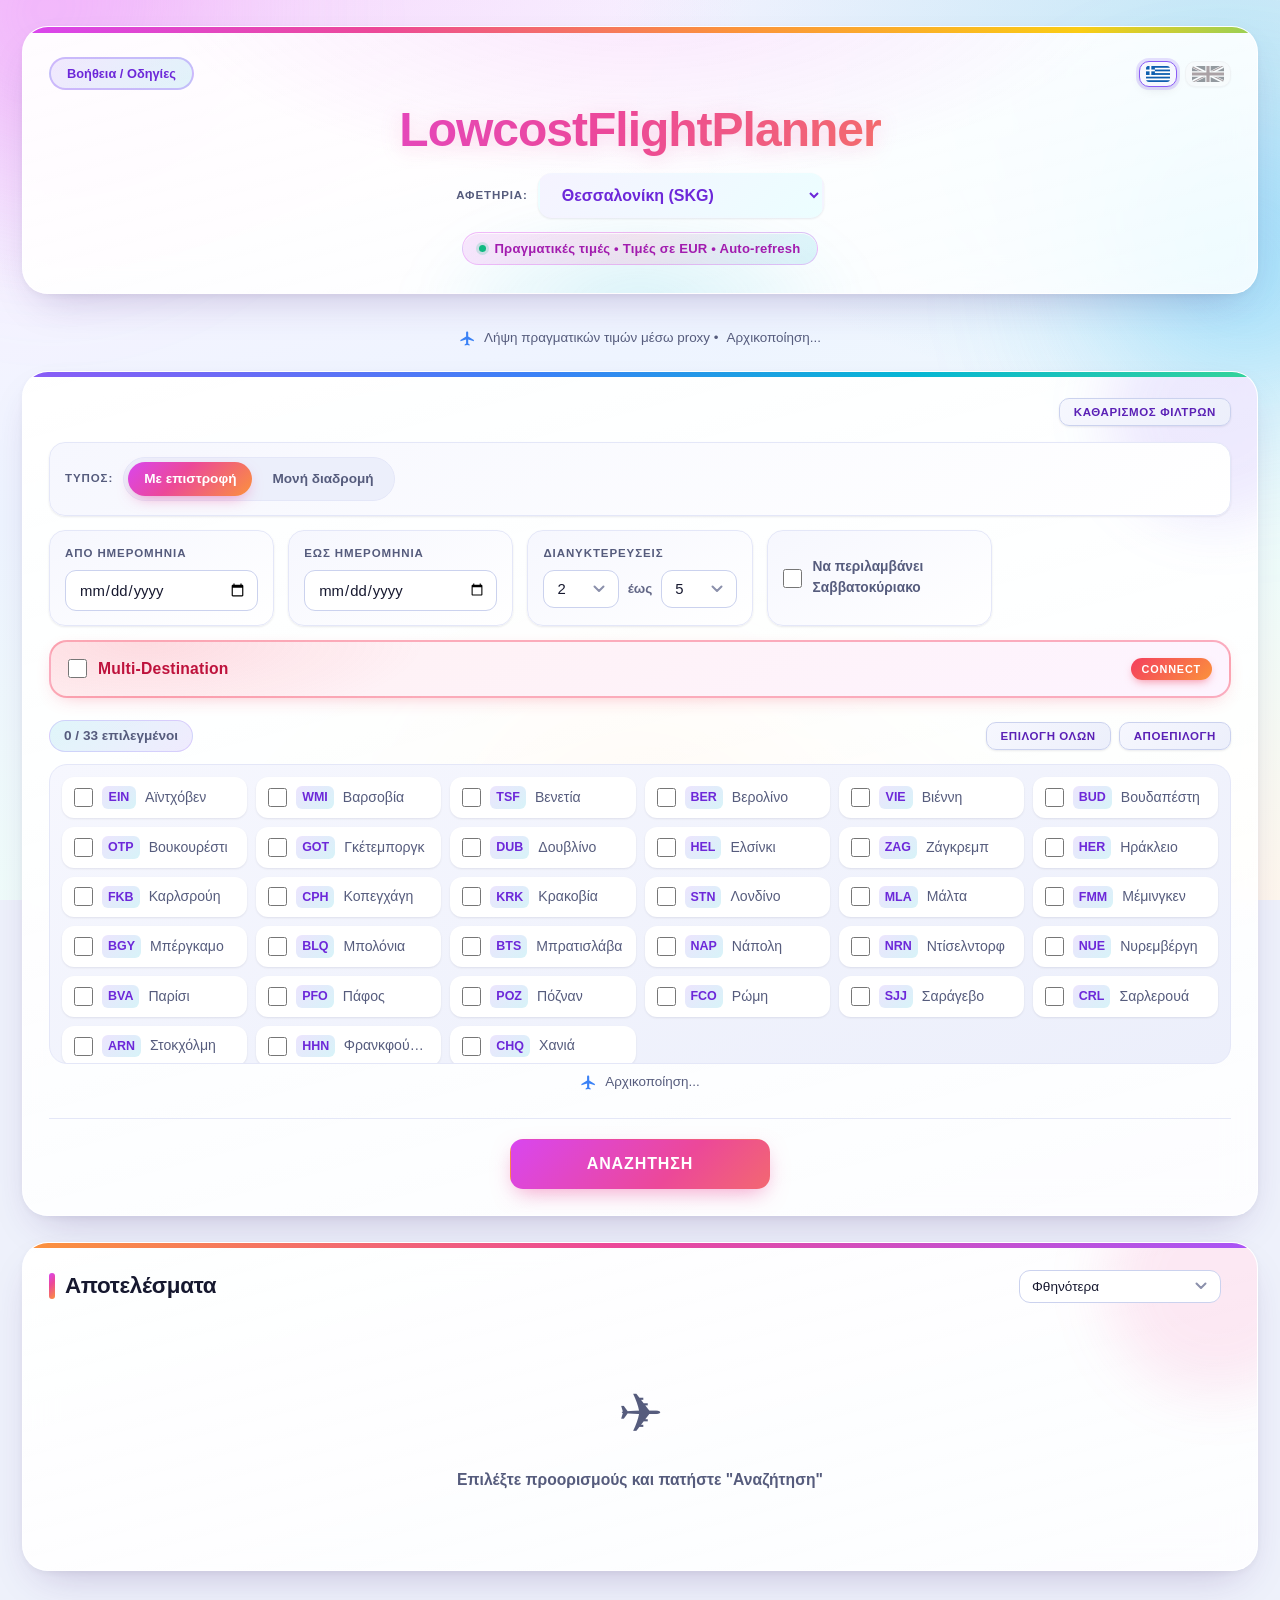
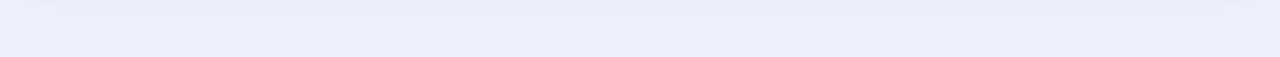
==== index.html @ 4699ccc9 "Rename RyanairFlightPlanner.html to index.html for root URL" ====
﻿<!DOCTYPE html>
<html lang="el">
<head>
  <meta charset="UTF-8">
  <meta name="viewport" content="width=device-width, initial-scale=1.0">
  <meta name="color-scheme" content="light dark">
  <meta name="description" content="LowcostFlightPlanner — αναζήτηση φθηνών πτήσεων Ryanair, round-trip, one-way και multi-destination.">
  <title>LowcostFlightPlanner - Multi-Destination</title>
  <link rel="stylesheet" href="style.css?v=pricecolors3">
  <link rel="icon" href="data:image/svg+xml,<svg xmlns='http://www.w3.org/2000/svg' viewBox='0 0 64 64'><defs><linearGradient id='g' x1='0' y1='0' x2='1' y2='1'><stop offset='0' stop-color='%23d946ef'/><stop offset='.5' stop-color='%23ec4899'/><stop offset='1' stop-color='%23fb923c'/></linearGradient></defs><rect width='64' height='64' rx='15' fill='url(%23g)'/><path d='M51 13 L13 30 L29 36 L35 51 Z' fill='%23fff'/><path d='M51 13 L35 51 L29 36 Z' fill='%23fff' opacity='.72'/></svg>">
</head>
<body>
  <div class="bg-decor" aria-hidden="true"><i></i><i></i><i></i></div>
<svg class="svg-defs" aria-hidden="true" focusable="false"><defs><linearGradient id="planeGrad" x1="0" y1="0" x2="1" y2="1"><stop offset="0" stop-color="#d946ef"/><stop offset=".5" stop-color="#ec4899"/><stop offset="1" stop-color="#fb923c"/></linearGradient></defs></svg>

  <div class="container">
    <header>
      <div class="header-topbar">
        <button class="help-btn" id="helpBtn" onclick="openHelpModal()" data-i18n="helpBtn">Βοήθεια / Οδηγίες</button>
        <div class="header-flags">
          <button class="lang-btn" id="flagEl" onclick="setLang('el')" title="Ελληνικά" aria-label="Ελληνικά">
            <svg width="24" height="16" viewBox="0 0 27 18" xmlns="http://www.w3.org/2000/svg" aria-hidden="true">
              <rect width="27" height="18" fill="#ffffff"/><rect y="0" width="27" height="2" fill="#0D5EAF"/><rect y="4" width="27" height="2" fill="#0D5EAF"/><rect y="8" width="27" height="2" fill="#0D5EAF"/><rect y="12" width="27" height="2" fill="#0D5EAF"/><rect y="16" width="27" height="2" fill="#0D5EAF"/><rect width="10" height="10" fill="#0D5EAF"/><rect x="4" y="0" width="2" height="10" fill="#ffffff"/><rect x="0" y="4" width="10" height="2" fill="#ffffff"/>
            </svg>
          </button>
          <button class="lang-btn" id="flagEn" onclick="setLang('en')" title="English" aria-label="English">
            <svg width="32" height="16" viewBox="0 0 60 30" xmlns="http://www.w3.org/2000/svg" aria-hidden="true">
              <clipPath id="ukS"><path d="M0,0 v30 h60 v-30 z"/></clipPath>
              <clipPath id="ukT"><path d="M30,15 h30 v15 z v15 h-30 z h-30 v-15 z v-15 h30 z"/></clipPath>
              <g clip-path="url(#ukS)"><path d="M0,0 v30 h60 v-30 z" fill="#012169"/><path d="M0,0 L60,30 M60,0 L0,30" stroke="#ffffff" stroke-width="6"/><path d="M0,0 L60,30 M60,0 L0,30" clip-path="url(#ukT)" stroke="#C8102E" stroke-width="4"/><path d="M30,0 v30 M0,15 h60" stroke="#ffffff" stroke-width="10"/><path d="M30,0 v30 M0,15 h60" stroke="#C8102E" stroke-width="6"/></g>
            </svg>
          </button>
        </div>
      </div>

      <h1>LowcostFlightPlanner</h1>

      <div class="city-selector">
        <label class="field-label" for="originSelect" data-i18n="origin">Αφετηρία:</label>
        <select class="origin-select" id="originSelect" onchange="onOriginChange()"></select>
      </div>

      <div class="badge" data-i18n="badge">Πραγματικές τιμές • Τιμές σε EUR • Auto-refresh</div>
    </header>

    <div id="proxyInfo" class="cache-info is-centered">
      <span class="dot is-loading" id="proxyDot" aria-hidden="true"><svg viewBox="0 0 24 24"><path d="M21 16v-2l-8-5V3.5c0-.83-.67-1.5-1.5-1.5S10 2.67 10 3.5V9l-8 5v2l8-2.5V19l-2 1.5V22l3.5-1 3.5 1v-1.5L13 19v-5.5l8 2.5z"/></svg></span>
      <span data-i18n-html="true" data-i18n="proxyInfo">Λήψη πραγματικών τιμών μέσω proxy • </span><span id="proxyStatus">Αρχικοποίηση...</span>
    </div>

    <section class="panel filters" id="filtersSection">
      <div class="filter-toolbar">
        <button class="btn btn-secondary btn-mini" id="clearFiltersBtn" onclick="clearAllFilters()" data-i18n="clearFilters">Καθαρισμός Φίλτρων</button>
        <button class="btn btn-secondary btn-mini is-hidden" id="filterToggleBtn" onclick="toggleFilters()" data-i18n="hideFilters">Απόκρυψη φίλτρων ▲</button>
      </div>

      <div class="filter-grid">
        <div class="filter-group trip-type">
          <span class="field-label" data-i18n="type">Τύπος:</span>
          <div class="seg" role="radiogroup">
            <label>
              <input type="radio" name="tripType" value="roundtrip" checked onchange="onTripTypeChange()">
              <span data-i18n="roundtrip">Με επιστροφή</span>
            </label>
            <label>
              <input type="radio" name="tripType" value="oneway" onchange="onTripTypeChange()">
              <span data-i18n="oneway">Μονή διαδρομή</span>
            </label>
          </div>
        </div>

        <div class="filter-group">
          <label for="dateFrom" data-i18n="dateFrom">Από ημερομηνία</label>
          <input type="date" id="dateFrom">
        </div>

        <div class="filter-group">
          <label for="dateTo" data-i18n="dateTo">Έως ημερομηνία</label>
          <input type="date" id="dateTo">
        </div>

        <div class="filter-group" id="nightsFilter">
          <label data-i18n="nights">Διανυκτερεύσεις</label>
          <div class="range-row">
            <select id="minNights" aria-label="min nights"></select>
            <span data-i18n="to">έως</span>
            <select id="maxNights" aria-label="max nights"></select>
          </div>
        </div>

        <div class="filter-group checkbox-group" id="weekendFilter">
          <input type="checkbox" id="weekendOnly">
          <label for="weekendOnly" data-i18n="weekend">Να περιλαμβάνει Σαββατοκύριακο</label>
        </div>

        <div class="mcp">
          <div class="mcp-head">
            <input type="checkbox" id="multiDestMode" onchange="onMultiDestToggle()">
            <label for="multiDestMode" data-i18n="multiDest">Multi-Destination</label>
            <span class="mcp-chip">CONNECT</span>
          </div>
          <div class="mcp-sub is-hidden" id="wheelOfFortuneRow">
            <input type="checkbox" id="wheelOfFortune" onchange="onWheelOfFortuneToggle()">
            <label for="wheelOfFortune"><span class="wheel-text" data-i18n="wheelOfFortuneLabel">Τροχός της τύχης</span></label>
            <span class="mcp-hint" data-i18n="wheelHint">Όλοι οι προορισμοί αυτόματα</span>
          </div>
        </div>
      </div>

      <div class="destinations-section">
        <div class="destinations-header">
          <span class="count" id="destCount">Φόρτωση προορισμών...</span>
          <div class="destinations-actions" id="destActions">
            <button class="btn btn-secondary btn-mini" onclick="selectAllDestinations(true)" data-i18n="selectAll">Επιλογή όλων</button>
            <button class="btn btn-secondary btn-mini" onclick="selectAllDestinations(false)" data-i18n="clear">Αποεπιλογή</button>
          </div>
        </div>
        <div class="destinations-grid" id="destGrid">
          <div class="loading"><div class="plane-loader" aria-hidden="true"><span class="plane-ping"></span><span class="plane-ping plane-ping-late"></span><svg class="plane-icon" viewBox="0 0 24 24"><path fill="url(#planeGrad)" d="M21 16v-2l-8-5V3.5c0-.83-.67-1.5-1.5-1.5S10 2.67 10 3.5V9l-8 5v2l8-2.5V19l-2 1.5V22l3.5-1 3.5 1v-1.5L13 19v-5.5l8 2.5z"/></svg></div></div>
        </div>
      </div>

      <div id="cacheInfo" class="cache-info is-centered">
        <span class="dot is-empty" id="cacheDot" aria-hidden="true"><svg viewBox="0 0 24 24"><path d="M21 16v-2l-8-5V3.5c0-.83-.67-1.5-1.5-1.5S10 2.67 10 3.5V9l-8 5v2l8-2.5V19l-2 1.5V22l3.5-1 3.5 1v-1.5L13 19v-5.5l8 2.5z"/></svg></span>
        <span id="cacheText">Αρχικοποίηση...</span>
      </div>

      <div class="search-row">
        <button class="btn btn-primary" id="searchBtn" onclick="search()" data-i18n="search">Αναζήτηση</button>
      </div>
    </section>

    <section class="panel results" id="resultsSection">
      <div class="results-header">
        <h2 data-i18n="results">Αποτελέσματα</h2>
        <div class="results-controls">
          <select id="sortBy" onchange="reSortResults()" aria-label="sort">
            <option value="price" data-i18n="cheapest">Φθηνότερα</option>
            <option value="date" data-i18n="depDate">Ημερομηνία αναχώρησης</option>
          </select>
          <select id="simpleNightsFilter" class="is-hidden" onchange="filterSimpleNights()" aria-label="nights">
            <option value="ALL" data-i18n="wheelAllNights">Όλες οι διανυκτερεύσεις</option>
          </select>
          <select id="simpleCityFilter" class="is-hidden" onchange="filterSimpleCity()" aria-label="city">
            <option value="ALL" data-i18n="cityAll">Όλες οι πόλεις</option>
          </select>
          <select id="simpleWaitFilter" class="is-hidden" onchange="filterSimpleWait()" aria-label="wait">
            <option value="ALL" data-i18n="waitAll">Όλες οι αναμονές</option>
            <option value="1-3" data-i18n="wait1to3">1-3 ώρες</option>
            <option value="3-6" data-i18n="wait3to6">3-6 ώρες</option>
            <option value="6-9" data-i18n="wait6to9">6-9 ώρες</option>
            <option value="9-24">9-24 ώρες</option>
          </select>
          <span class="info" id="resultsInfo"></span>
        </div>
      </div>
      <div id="resultsContent">
        <div class="empty-msg">
          <div class="big-icon">&#9992;</div>
          <p data-i18n="emptyInit">Επιλέξτε προορισμούς και πατήστε "Αναζήτηση"</p>
        </div>
      </div>
    </section>
  </div>

  <div class="help-modal-overlay" id="helpModal" onclick="if(event.target===this)closeHelpModal()">
    <div class="help-modal-box" role="dialog" aria-modal="true" aria-labelledby="helpTitle">
      <button class="help-modal-close" onclick="closeHelpModal()" aria-label="Close">✕</button>
      <h2 id="helpTitle" data-i18n="helpTitle">Βοήθεια / Οδηγίες</h2>
      <div class="help-body" data-i18n-html="true" data-i18n="helpBody"></div>
    </div>
  </div>

  <script src="app.js?v=waitpick1"></script>
</body>
</html>
---- style.css ----
/* ============================================================
   LowcostFlightPlanner — Design System
   ============================================================ */

/* ---------- 1. Tokens ---------- */
:root {
  color-scheme: light;

  /* Brand spectrum */
  --violet: #8b5cf6;
  --indigo: #6366f1;
  --blue:   #3b82f6;
  --cyan:   #06b6d4;
  --teal:   #14b8a6;
  --green:  #10b981;
  --lime:   #84cc16;
  --gold:   #f59e0b;
  --amber:  #f59e0b;
  --orange: #fb923c;
  --coral:  #f97316;
  --rose:   #f43f5e;
  --pink:   #ec4899;

  /* Readable steps of the accent colours, for text. The spectrum above is
     tuned for fills and borders, but as text on white those same values sit
     at 2.5-3.8:1. These darker steps clear 4.5:1. */
  --teal-ink:  #0d6c86;
  --green-ink: #047857;
  --rose-ink:  #be185d;
  --fuchsia:#d946ef;

  /* Semantic surfaces */
  --bg:        #eef1fb;
  --surface:   #ffffff;
  --surface-2: #f6f7fe;
  --surface-3: #eceffb;
  --text:      #16182f;
  --text-2:    #565c7d;
  --text-3:    #626786;
  --border:    #e4e7f8;
  --border-2:  #cbd2ee;

  /* Gradients */
  --sunset:  linear-gradient(135deg, #d946ef, #ec4899 42%, #fb923c);
  --aurora:  linear-gradient(135deg, #06b6d4, #3b82f6 45%, #8b5cf6);
  --emerald: linear-gradient(135deg, #10b981, #14b8a6);
  --rainbow: linear-gradient(90deg, #d946ef, #ec4899, #fb923c, #facc15, #34d399, #06b6d4, #6366f1, #d946ef);
  --sunset-glow: 0 8px 22px -6px rgba(236, 72, 153, 0.55);
  --aurora-glow: 0 8px 22px -6px rgba(99, 102, 241, 0.55);

  /* Elevation */
  --sh-sm: 0 1px 2px rgba(20, 22, 50, 0.05), 0 1px 3px rgba(20, 22, 50, 0.04);
  --sh-md: 0 4px 12px -2px rgba(20, 22, 50, 0.08), 0 2px 4px rgba(20, 22, 50, 0.04);
  --sh-lg: 0 18px 44px -18px rgba(60, 30, 120, 0.28), 0 2px 8px rgba(20, 22, 50, 0.05);
  --sh-xl: 0 32px 70px -24px rgba(60, 30, 120, 0.42);

  /* Motion */
  --ease: cubic-bezier(0.22, 1, 0.36, 1);
}

/* ---------- 2. Reset ---------- */
*, *::before, *::after { box-sizing: border-box; margin: 0; padding: 0; }

html { scroll-behavior: smooth; }

body {
  font-family: 'Segoe UI Variable', -apple-system, BlinkMacSystemFont, 'Segoe UI', Roboto, 'Helvetica Neue', Arial, sans-serif;
  font-size: 16px;
  line-height: 1.5;
  color: var(--text);
  background-color: var(--bg);
  background-image:
    radial-gradient(1100px 620px at 8% -8%,  rgba(217, 70, 239, 0.20), transparent 60%),
    radial-gradient(1000px 600px at 96% 4%,  rgba(6, 182, 212, 0.20),  transparent 62%),
    radial-gradient(900px  700px at 50% 104%, rgba(251, 146, 60, 0.18), transparent 60%),
    linear-gradient(165deg, #fdf3ff 0%, #eef4ff 42%, #f0fdfa 74%, #fff7ed 100%);
  background-attachment: fixed;
  min-height: 100vh;
  padding: 26px 22px 60px;
  -webkit-font-smoothing: antialiased;
}

::selection { background: rgba(217, 70, 239, 0.22); color: #3b0764; }

/* Scrollbars */
* { scrollbar-width: thin; scrollbar-color: var(--border-2) transparent; }
::-webkit-scrollbar { width: 9px; height: 9px; }
::-webkit-scrollbar-track { background: transparent; }
::-webkit-scrollbar-thumb { background: var(--border-2); border-radius: 99px; border: 2px solid transparent; background-clip: content-box; }
::-webkit-scrollbar-thumb:hover { background: var(--violet); background-clip: content-box; }

/* ---------- 3. Ambient decorations ---------- */
.bg-decor {
  position: fixed; inset: 0; z-index: 0;
  overflow: hidden; pointer-events: none;
}
.bg-decor i {
  position: absolute; display: block; border-radius: 50%;
  filter: blur(72px); opacity: 0.5;
  animation: floatOrb 26s ease-in-out infinite;
}
.bg-decor i:nth-child(1) { width: 420px; height: 420px; top: -140px; left: -100px;
  background: radial-gradient(circle at 30% 30%, #e879f9, transparent 70%); }
.bg-decor i:nth-child(2) { width: 380px; height: 380px; top: 12%; right: -120px;
  background: radial-gradient(circle at 60% 40%, #38bdf8, transparent 70%); animation-delay: -8s; }
.bg-decor i:nth-child(3) { width: 460px; height: 460px; bottom: -180px; left: 32%;
  background: radial-gradient(circle at 50% 50%, #fb923c, transparent 70%); animation-delay: -16s; }
@keyframes floatOrb {
  0%, 100% { transform: translate3d(0, 0, 0) scale(1); }
  33%      { transform: translate3d(34px, -28px, 0) scale(1.08); }
  66%      { transform: translate3d(-26px, 22px, 0) scale(0.95); }
}

.container { position: relative; z-index: 1; max-width: 1360px; margin: 0 auto; }

/* ---------- 4. Card shell ---------- */
.panel {
  position: relative;
  background: linear-gradient(165deg, rgba(255,255,255,0.96) 0%, rgba(255,255,255,0.86) 100%);
  -webkit-backdrop-filter: blur(16px) saturate(150%);
  backdrop-filter: blur(16px) saturate(150%);
  border: 1px solid rgba(255,255,255,0.85);
  border-radius: 26px;
  padding: 26px;
  margin-bottom: 26px;
  box-shadow: var(--sh-lg);
  overflow: hidden;
}
.panel > * { position: relative; z-index: 1; }
.panel::before {
  content: ''; position: absolute; top: 0; left: 0; right: 0; height: 5px;
  background: var(--panel-accent, var(--aurora));
  z-index: 2;
}
.panel::after {
  content: ''; position: absolute; top: -70px; right: -70px;
  width: 220px; height: 220px; border-radius: 50%;
  background: var(--panel-glow, rgba(139, 92, 246, 0.10));
  filter: blur(28px); pointer-events: none;
}

.filters { --panel-accent: linear-gradient(90deg, #8b5cf6, #3b82f6 42%, #06b6d4 72%, #34d399);
           --panel-glow: rgba(139, 92, 246, 0.13); }
.results { --panel-accent: linear-gradient(90deg, #fb923c, #ec4899 48%, #a855f7);
           --panel-glow: rgba(236, 72, 153, 0.12); }

/* ---------- 5. Header ---------- */
header {
  position: relative;
  text-align: center;
  padding: 30px 26px 28px;
  border-radius: 26px;
  margin-bottom: 26px;
  background:
    radial-gradient(700px 300px at 50% -20%, rgba(217,70,239,0.14), transparent 70%),
    linear-gradient(165deg, rgba(255,255,255,0.96), rgba(255,255,255,0.85));
  -webkit-backdrop-filter: blur(16px) saturate(150%);
  backdrop-filter: blur(16px) saturate(150%);
  border: 1px solid rgba(255,255,255,0.85);
  box-shadow: var(--sh-lg);
  overflow: hidden;
}
header::before {
  content: ''; position: absolute; top: 0; left: 0; right: 0; height: 6px;
  background: var(--rainbow); background-size: 200% 100%;
  animation: gradientMove 9s linear infinite;
  z-index: 2;
}
header::after {
  content: ''; position: absolute; bottom: -110px; left: 50%;
  width: 460px; height: 200px; transform: translateX(-50%);
  background: radial-gradient(ellipse at center, rgba(6,182,212,0.16), transparent 70%);
  filter: blur(24px); pointer-events: none;
}
header > * { position: relative; z-index: 1; }

.header-topbar {
  display: flex; justify-content: space-between; align-items: center;
  gap: 10px; margin-bottom: 14px;
}
.header-flags { display: flex; gap: 8px; align-items: center; }
.lang-btn {
  background: var(--surface-2); border: 1.5px solid var(--border);
  border-radius: 10px; padding: 4px 6px; cursor: pointer; line-height: 1;
  display: inline-flex; transition: transform .2s var(--ease), box-shadow .2s, border-color .2s, opacity .2s, filter .2s;
  box-shadow: var(--sh-sm);
}
.lang-btn svg { display: block; border-radius: 3px; }
.lang-btn:hover { transform: translateY(-2px); border-color: var(--violet); box-shadow: var(--sh-md); }
.lang-btn.is-active {
  opacity: 1; filter: none;
  border-color: var(--violet);
  box-shadow: 0 0 0 3px rgba(139, 92, 246, 0.18), var(--sh-md);
}
.lang-btn:not(.is-active) { opacity: 0.45; filter: grayscale(0.85); }

header h1 {
  font-size: clamp(1.9rem, 4.6vw, 3rem);
  font-weight: 800;
  letter-spacing: -1px;
  line-height: 1.1;
  background: linear-gradient(100deg, #d946ef, #ec4899 20%, #fb923c 40%, #facc15 55%, #06b6d4 72%, #8b5cf6 90%);
  background-size: 240% auto;
  color: #d946ef;
  -webkit-background-clip: text; -webkit-text-fill-color: transparent;
  background-clip: text;
  filter: drop-shadow(0 3px 10px rgba(236, 72, 153, 0.22));
  animation: gradientMove 8s ease infinite;
}
@keyframes gradientMove { 0%, 100% { background-position: 0% 50%; } 50% { background-position: 100% 50%; } }

header p { color: var(--text-2); font-size: 1.05rem; margin-top: 6px; }

header .badge {
  display: inline-flex; align-items: center; gap: 8px;
  margin-top: 14px; padding: 6px 16px;
  background: linear-gradient(90deg, rgba(217,70,239,0.13), rgba(236,72,153,0.13), rgba(6,182,212,0.13));
  border: 1px solid rgba(217,70,239,0.28);
  border-radius: 999px;
  font-size: 0.82rem; font-weight: 700; color: #a21caf;
  letter-spacing: 0.2px;
  box-shadow: inset 0 1px 0 rgba(255,255,255,0.7);
}
header .badge::before {
  content: ''; width: 7px; height: 7px; border-radius: 50%;
  background: var(--green); box-shadow: 0 0 0 3px rgba(16,185,129,0.18);
  animation: pulse 2s ease-in-out infinite;
}

/* Origin picker */
.city-selector { display: flex; gap: 10px; justify-content: center; align-items: center; margin-top: 16px; flex-wrap: wrap; }
.field-label {
  font-size: 0.72rem; font-weight: 800; color: var(--text-2);
  text-transform: uppercase; letter-spacing: 0.9px;
}
.origin-select {
  padding: 11px 40px 11px 18px;
  border-radius: 14px;
  border: 2px solid transparent;
  background: linear-gradient(135deg, #f5f3ff, #ecfeff);
  background-color: var(--surface-2);
  color: #6d28d9;
  font-weight: 700; font-size: 1rem;
  outline: none; cursor: pointer;
  max-width: 340px;
  box-shadow: var(--sh-sm);
  transition: box-shadow .2s, border-color .2s, transform .2s var(--ease);
}
.origin-select:hover { border-color: rgba(139,92,246,0.5); transform: translateY(-1px); box-shadow: var(--sh-md); }
.origin-select:focus { border-color: var(--violet); box-shadow: 0 0 0 4px rgba(139,92,246,0.16); }
.origin-select option { color: var(--text); background: var(--surface); }
.city-btn {
  padding: 7px 16px; border-radius: 999px; border: 2px solid var(--border);
  background: var(--surface); color: var(--text-2);
  font-size: 0.82rem; font-weight: 700; cursor: pointer; transition: all .2s var(--ease);
}
.city-btn:hover { border-color: var(--cyan); color: #0e7490; }
.city-btn.active { background: var(--aurora); color: #fff; border-color: transparent; box-shadow: var(--aurora-glow); }
.city-sep { display: inline-block; width: 2px; height: 28px; background: var(--border-2); margin: 4px 6px; vertical-align: middle; }

/* ---------- 6. Status strip ---------- */
.cache-info {
  display: flex; align-items: center; gap: 8px;
  font-size: 0.84rem; color: var(--text-2);
  padding: 8px 0; margin-bottom: 4px;
}
.dot {
  width: 17px; height: 17px; flex-shrink: 0; padding: 0;
  display: inline-flex; align-items: center; justify-content: center;
  vertical-align: -3px;
}
.dot svg { width: 100%; height: 100%; display: block; fill: currentColor; }
.dot.is-fresh   { color: var(--green); }
.dot.is-stale   { color: var(--gold); }
.dot.is-empty   { color: var(--rose); }
.dot.is-loading { color: var(--blue); animation: statusBlink 1.7s ease-in-out infinite; }
@keyframes statusBlink { 0%, 100% { opacity: 1; } 50% { opacity: 0.3; } }
.cache-info.is-centered { justify-content: center; }
#proxyInfo.is-centered { margin-bottom: 14px; }
@keyframes pulse { 0%, 100% { opacity: 1; transform: scale(1); } 50% { opacity: 0.35; transform: scale(0.82); } }

/* ---------- 7. Buttons ---------- */
.btn {
  position: relative; overflow: hidden;
  display: inline-flex; align-items: center; justify-content: center; gap: 8px;
  padding: 11px 26px;
  border: 1.5px solid transparent; border-radius: 13px;
  font-family: inherit; font-size: 0.9rem; font-weight: 800;
  text-transform: uppercase; letter-spacing: 0.9px;
  cursor: pointer;
  transition: transform .2s var(--ease), box-shadow .25s, background .2s, color .2s, border-color .2s, opacity .2s;
}
.btn::after {
  content: ''; position: absolute; inset: 0;
  background: linear-gradient(110deg, transparent 32%, rgba(255,255,255,0.5) 50%, transparent 68%);
  transform: translateX(-130%);
  pointer-events: none;
}
.btn:hover::after { transform: translateX(130%); transition: transform .75s var(--ease); }
.btn:active { transform: scale(0.97); }
.btn:disabled { opacity: 0.5; cursor: not-allowed; transform: none; }
.btn:disabled::after { display: none; }

.btn-primary {
  background: var(--sunset); background-size: 150% 150%;
  color: #fff; box-shadow: var(--sunset-glow);
}
.btn-primary:hover { transform: translateY(-2px); box-shadow: 0 14px 28px -8px rgba(236,72,153,0.6); filter: saturate(1.08); }
.btn-primary:disabled { box-shadow: none; }

.btn-secondary {
  background: linear-gradient(135deg, var(--surface-2), var(--surface-3));
  color: #5b21b6; border-color: var(--border-2);
  box-shadow: var(--sh-sm);
}
.btn-secondary:hover { background: linear-gradient(135deg, #f5f3ff, #ecfeff); border-color: var(--violet); color: #6d28d9; transform: translateY(-1px); box-shadow: var(--sh-md); }

.btn-mini { padding: 7px 14px; font-size: 0.72rem; border-radius: 10px; letter-spacing: 0.6px; }

.help-btn {
  padding: 7px 16px; border-radius: 999px; border: 2px solid transparent;
  background: linear-gradient(135deg, rgba(139,92,246,0.12), rgba(6,182,212,0.12));
  color: #6d28d9; border-color: rgba(139,92,246,0.35);
  font-family: inherit; font-size: 0.8rem; font-weight: 700; cursor: pointer;
  transition: all .2s var(--ease);
}
.help-btn:hover { background: var(--aurora); color: #fff; border-color: transparent; box-shadow: var(--aurora-glow); transform: translateY(-1px); }

/* ---------- 8. Filter grid ---------- */
.filter-toolbar { display: flex; justify-content: flex-end; gap: 10px; margin-bottom: 16px; flex-wrap: wrap; }

.filter-grid { display: grid; grid-template-columns: repeat(auto-fit, minmax(215px, 1fr)); gap: 14px; }

.filter-group {
  display: flex; flex-direction: column; gap: 8px;
  padding: 14px 15px;
  border-radius: 16px;
  background: linear-gradient(150deg, var(--surface-2), var(--surface));
  border: 1px solid var(--border);
  box-shadow: var(--sh-sm);
  transition: border-color .2s, box-shadow .25s, transform .2s var(--ease);
}
.filter-group:hover { border-color: var(--border-2); box-shadow: var(--sh-md); transform: translateY(-2px); }
.filter-group > label {
  font-size: 0.72rem; font-weight: 800; color: var(--text-2);
  text-transform: uppercase; letter-spacing: 0.9px;
}

.filter-group input[type="text"],
.filter-group input[type="number"],
.filter-group input[type="date"],
.filter-group select,
.results-controls select {
  width: 100%;
  padding: 10px 38px 10px 13px;
  border-radius: 11px;
  border: 1.5px solid var(--border-2);
  background-color: var(--surface);
  background-image: url("data:image/svg+xml;utf8,<svg xmlns='http://www.w3.org/2000/svg' width='12' height='8' viewBox='0 0 12 8'><path d='M1.5 1.5 6 6l4.5-4.5' fill='none' stroke='%238b90ab' stroke-width='2' stroke-linecap='round' stroke-linejoin='round'/></svg>");
  background-repeat: no-repeat;
  background-position: right 13px center;
  color: var(--text);
  font-family: inherit; font-size: 0.93rem;
  outline: none; cursor: pointer;
  -webkit-appearance: none; appearance: none;
  transition: border-color .2s, box-shadow .2s;
}
.filter-group input[type="number"] { width: 100%; }
.filter-group input[type="date"] { background-image: none; padding-right: 10px; }
.filter-group select:hover,
.results-controls select:hover { border-color: var(--violet); }
.filter-group input:focus,
.filter-group select:focus,
.results-controls select:focus { border-color: var(--violet); box-shadow: 0 0 0 4px rgba(139,92,246,0.16); }
.filter-group select option { background: var(--surface); color: var(--text); }

.range-row { display: flex; gap: 9px; align-items: center; }
.range-row input { flex: 1; min-width: 0; }
.range-row span { color: var(--text-3); font-size: 0.85rem; font-weight: 600; }

.filter-group.checkbox-group { flex-direction: row; align-items: center; gap: 11px; }
.filter-group.checkbox-group > label {
  font-size: 0.86rem; font-weight: 600; text-transform: none;
  letter-spacing: 0; color: var(--text-2); cursor: pointer;
}
input[type="checkbox"], input[type="radio"] {
  accent-color: var(--violet); cursor: pointer;
  width: 19px; height: 19px; flex-shrink: 0;
}

/* Trip-type segmented control */
.trip-type { grid-column: 1 / -1; flex-direction: row; align-items: center; gap: 10px; flex-wrap: wrap; }
.trip-type > label:first-child { margin-right: 4px; }
.seg {
  display: inline-flex; padding: 4px; gap: 4px;
  background: var(--surface-3); border: 1px solid var(--border);
  border-radius: 999px;
}
.seg label {
  display: inline-flex; align-items: center; gap: 7px;
  padding: 7px 16px; border-radius: 999px;
  font-size: 0.85rem; font-weight: 700; color: var(--text-2);
  cursor: pointer; white-space: nowrap;
  transition: background .2s, color .2s, box-shadow .2s, transform .2s var(--ease);
}
.seg label:hover { color: var(--text); }
.seg input { position: absolute; opacity: 0; pointer-events: none; }
.seg input:checked + span { color: #fff; }
.seg label:has(input:checked) { background: var(--sunset); color: #fff; box-shadow: 0 6px 16px -6px rgba(236,72,153,0.65); }
.seg input:focus-visible + span { outline: 2px solid var(--violet); outline-offset: 3px; }
.seg span { display: inline-block; }

.filter-disabled { opacity: 0.42; filter: saturate(0.3); pointer-events: none; }

/* ---------- 9. Multi-destination panel ---------- */
.mcp {
  grid-column: 1 / -1;
  position: relative;
  border: 2px solid rgba(244, 63, 94, 0.4);
  border-radius: 18px;
  padding: 15px 17px;
  display: flex; flex-direction: column; gap: 10px;
  background:
    radial-gradient(400px 120px at 8% 0%, rgba(244, 63, 94, 0.12), transparent 70%),
    linear-gradient(150deg, #fff1f2, #fdf4ff);
  box-shadow: 0 6px 20px -10px rgba(244, 63, 94, 0.45);
  transition: border-color .2s, box-shadow .25s, transform .2s var(--ease);
}
.mcp:hover { transform: translateY(-2px); box-shadow: 0 14px 30px -12px rgba(244, 63, 94, 0.5); }
.mcp:has(input:checked) { border-color: rgba(244, 63, 94, 0.75); }

.mcp-head { display: flex; align-items: center; gap: 11px; }
.mcp-head > label {
  display: inline-flex; align-items: center; gap: 9px;
  color: #be123c; font-weight: 800; font-size: 0.98rem;
  cursor: pointer; letter-spacing: 0.2px;
}
.mcp-head input { accent-color: var(--rose); }
.mcp-chip {
  margin-left: auto;
  padding: 3px 11px; border-radius: 999px;
  background: linear-gradient(135deg, #f43f5e, #fb923c);
  color: #fff; font-size: 0.68rem; font-weight: 800;
  text-transform: uppercase; letter-spacing: 0.8px;
  box-shadow: 0 4px 10px -3px rgba(244, 63, 94, 0.6);
}

.mcp-sub {
  display: flex; align-items: center; gap: 11px;
  padding-left: 30px; padding-top: 10px;
  border-top: 1px dashed rgba(244, 63, 94, 0.3);
}
.mcp-sub label {
  display: inline-flex; align-items: center; gap: 9px;
  font-weight: 800; font-size: 0.86rem; cursor: pointer;
}
.mcp-sub input { accent-color: var(--orange); }
.wheel-text {
  background: linear-gradient(90deg, #e74c3c, #e67e22, #f1c40f, #2ecc71, #3498db, #9b59b6, #e91e63);
  background-size: 220% auto;
  -webkit-background-clip: text; -webkit-text-fill-color: transparent;
  background-clip: text;
  letter-spacing: 1.2px; font-size: 0.82rem; font-weight: 800;
  animation: gradientMove 5s linear infinite;
}
.mcp-hint { font-size: 0.76rem; color: #9f1239; opacity: 0.85; font-weight: 600; }

/* ---------- 10. Destinations ---------- */
.destinations-section { margin-top: 22px; }
.destinations-header {
  display: flex; justify-content: space-between; align-items: center;
  margin-bottom: 12px; flex-wrap: wrap; gap: 10px;
}
.destinations-header .count {
  display: inline-flex; align-items: center; gap: 8px;
  color: var(--text-2); font-size: 0.85rem; font-weight: 700;
  padding: 5px 14px; border-radius: 999px;
  background: linear-gradient(135deg, rgba(6,182,212,0.12), rgba(139,92,246,0.12));
  border: 1px solid rgba(139,92,246,0.22);
}
.destinations-actions { display: flex; gap: 8px; }

.destinations-grid {
  display: grid; grid-template-columns: repeat(auto-fill, minmax(178px, 1fr));
  gap: 9px; max-height: 300px; overflow-y: auto;
  padding: 12px;
  border-radius: 18px;
  background: linear-gradient(160deg, var(--surface-2), var(--surface-3));
  border: 1px solid var(--border);
}
.dest-group {
  grid-column: 1 / -1;
  display: flex; align-items: center; gap: 10px;
  margin-top: 6px; padding: 4px 2px 2px;
  font-size: 0.68rem; font-weight: 800; color: var(--text-3);
  text-transform: uppercase; letter-spacing: 1.2px;
}
.dest-group:first-child { margin-top: 0; }
.dest-group::after { content: ''; flex: 1; height: 1px; background: linear-gradient(90deg, var(--border-2), transparent); }

.dest-note {
  grid-column: 1 / -1; text-align: center;
  font-size: 0.8rem; font-weight: 700; padding: 16px 10px;
  border-radius: 12px; line-height: 1.6;
}
.dest-note.is-info  { color: #0e7490; background: rgba(6,182,212,0.10);  border: 1px solid rgba(6,182,212,0.28); }
.dest-note.is-alert { color: #be123c; background: rgba(244,63,94,0.10);   border: 1px solid rgba(244,63,94,0.28); }

.dest-item {
  display: flex; align-items: center; gap: 9px;
  padding: 8px 11px;
  border-radius: 12px;
  background: var(--surface);
  border: 1.5px solid transparent;
  box-shadow: var(--sh-sm);
  cursor: pointer; font-size: 0.88rem;
  transition: background .2s, border-color .2s, transform .18s var(--ease), box-shadow .2s;
}
.dest-item:hover { border-color: rgba(139,92,246,0.45); transform: translateY(-2px); box-shadow: var(--sh-md); }
.dest-item:active { transform: scale(0.98); }
.dest-item:has(input:checked) {
  background: linear-gradient(135deg, rgba(168,85,247,0.16), rgba(6,182,212,0.13));
  border-color: rgba(139,92,246,0.55);
  box-shadow: 0 6px 16px -8px rgba(139,92,246,0.7);
}
.dest-item .dest-code {
  color: #6d28d9; font-weight: 800; font-size: 0.78rem; min-width: 34px;
  padding: 2px 6px; border-radius: 6px; text-align: center;
  background: linear-gradient(135deg, rgba(139,92,246,0.16), rgba(6,182,212,0.16));
}
.dest-item .dest-name { color: var(--text-2); overflow: hidden; text-overflow: ellipsis; white-space: nowrap; }
.dest-item:has(input:checked) .dest-name { color: var(--text); font-weight: 700; }
.dest-item.is-direct .dest-name { color: #15803d; font-weight: 700; }
.dest-item.is-direct .dest-code { background: linear-gradient(135deg, rgba(16,185,129,0.2), rgba(20,184,166,0.2)); color: #047857; }
.dest-item.stale { opacity: 0.6; }

/* ---------- 11. Search row ---------- */
.search-row {
  display: flex; gap: 12px; align-items: center; justify-content: center;
  flex-wrap: wrap;
  margin-top: 18px; padding-top: 20px;
  border-top: 1px solid var(--border);
}
.search-row .btn-primary { min-width: 260px; padding: 15px 34px; font-size: 1rem; }

/* ---------- 12. Collapsed state ---------- */
.filters.collapsed .filter-grid,
.filters.collapsed .destinations-section,
.filters.collapsed #cacheInfo { display: none; }
.filters.collapsed .search-row { border-top: none; margin-top: 0; padding-top: 0; }
.filters.collapsed .filter-toolbar { margin-bottom: 0; }

/* ---------- 13. Results ---------- */
.results-header {
  display: flex; justify-content: space-between; align-items: center;
  margin-bottom: 18px; flex-wrap: wrap; gap: 10px;
}
.results-header h2 {
  display: flex; align-items: center; gap: 10px;
  font-size: 1.4rem; font-weight: 800; color: var(--text); letter-spacing: -0.3px;
}
.results-header h2::before {
  content: ''; width: 6px; height: 26px; border-radius: 99px;
  background: var(--sunset); box-shadow: var(--sunset-glow);
}
.results-header .info { color: var(--text-2); font-size: 0.88rem; font-weight: 600; }
.results-controls { display: flex; align-items: center; gap: 10px; flex-wrap: wrap; }
.results-controls select { width: auto; padding: 8px 34px 8px 12px; font-size: 0.85rem; }
.results-controls .is-hidden { display: none; }

.table-wrap {
  overflow: auto; max-height: 74vh;
  border-radius: 18px;
  border: 1px solid var(--border);
  background: var(--surface);
  box-shadow: var(--sh-sm);
}
table { width: 100%; border-collapse: separate; border-spacing: 0; }
th {
  position: sticky; top: 0; z-index: 2;
  text-align: left; padding: 13px 14px;
  font-size: 0.72rem; font-weight: 800;
  text-transform: uppercase; letter-spacing: 0.8px;
  color: #6d28d9;
  white-space: nowrap;
  background: linear-gradient(160deg, #faf5ff, #eef2ff 60%, #ecfeff);
  border-bottom: 2px solid #ddd6fe;
  box-shadow: 0 2px 6px rgba(139,92,246,0.12);
}
td { padding: 11px 14px; border-bottom: 1px solid var(--border); font-size: 0.9rem; }
tbody tr { transition: background .15s; }
/* background-color / background-image rather than the background shorthand:
   the shorthand resets background-clip on the cell, which would wipe the
   gradient off the price text and leave it invisible. */
  tbody tr:nth-child(even) td { background-color: rgba(139,92,246,0.03); }
  tbody tr:hover td { background-image: linear-gradient(90deg, rgba(217,70,239,0.08), rgba(6,182,212,0.08)); }
tbody tr:last-child td { border-bottom: none; }
td.num, th.num { text-align: right; }

.dest-cell { display: flex; align-items: center; gap: 9px; }
.route-cell { white-space: nowrap; }
.route-leg { display: block; font-size: 0.82rem; font-weight: 600; color: var(--text-2); }
.route-leg-ret { margin-top: 2px; }
.route-arrow { color: var(--text-3); padding: 0 2px; }
.route-dim { color: var(--text-3); font-weight: 500; font-size: 0.74rem; }

/* flight times next to the date in the Departure / Return columns */
.time-span { display: inline-block; margin-left: 6px; font-size: 0.74rem; font-weight: 700; color: var(--green-ink); white-space: nowrap; }

/* detailed multi-destination itinerary, nested under the Route cell */
.itin { margin-top: 8px; padding: 8px 10px; border-radius: 10px; background: var(--surface-2); border: 1px solid var(--border); min-width: 250px; white-space: normal; }
.leg-line { display: flex; align-items: baseline; gap: 8px; font-size: 0.75rem; padding: 2px 0; }
.leg-route { font-weight: 700; color: var(--text); }
.leg-time { color: var(--text-2); font-weight: 600; font-size: 0.72rem; }
.leg-date { color: var(--text-2); font-weight: 700; font-size: 0.7rem; white-space: nowrap; }
.leg-wait { color: var(--accent); font-weight: 700; font-size: 0.7rem; white-space: nowrap; }
.leg-price { margin-left: auto; font-weight: 700; color: var(--text); }
.leg-sum { font-size: 0.72rem; color: var(--text-2); text-align: right; padding-top: 3px; border-top: 1px dashed var(--border-2); margin-top: 3px; }
.leg-sum strong { color: var(--text); }
.itin-sep { height: 1px; background: var(--border-2); margin: 6px 0; }

/* round-trip price calendar: green = cheapest, red = most expensive */
.cal-section { margin-bottom: 22px; }
.cal-section h3 { font-size: 0.95rem; margin-bottom: 8px; color: var(--text); }
.cal-legend { display: flex; align-items: center; gap: 6px; font-size: 0.72rem; color: var(--text-2); margin-bottom: 8px; }
.cal-legend-chip { display: inline-block; width: 14px; height: 14px; border-radius: 4px; border: 1px solid var(--border-2); }
.cal-legend-cheap { background: hsl(140 65% 88%); }
.cal-legend-expensive { background: hsl(0 70% 90%); margin-left: 10px; }
.cal-scroll { overflow-x: auto; border-radius: 12px; border: 1px solid var(--border); }
.cal-table { border-collapse: collapse; font-size: 0.78rem; width: 100%; }
.cal-table th { background: var(--surface-2); color: var(--text-2); font-weight: 600; padding: 7px 8px; border: 1px solid var(--border); text-align: center; white-space: nowrap; }
.cal-table td { padding: 5px 8px; border: 1px solid var(--border); text-align: center; }
.cal-table .cal-dest { font-weight: 700; color: var(--accent); text-align: left; white-space: nowrap; position: sticky; left: 0; background: var(--surface); z-index: 2; }
.cal-table .cal-date { font-size: 0.68rem; line-height: 1.35; }
.cal-table .cal-date .day-name { display: block; font-size: 0.6rem; font-weight: 700; letter-spacing: 0.5px; }
.cal-table .cal-date-wknd { color: #dc2626; }
.cal-cell { font-weight: 700; font-size: 0.82rem; }
.cal-nights { display: block; font-size: 0.68rem; color: var(--text-2); font-weight: 600; line-height: 1; }
.cal-empty { color: var(--text-3); font-weight: 400; background: transparent; }
.via-badge {
  display: inline-block; padding: 1px 7px; margin: 0 1px;
  border-radius: 6px; font-size: 0.72rem; font-weight: 800; letter-spacing: 0.4px;
  background: linear-gradient(135deg, rgba(236,72,153,0.2), rgba(251,146,60,0.2));
  color: #be1e6d; border: 1px solid rgba(236,72,153,0.32);
}
.code-badge {
  padding: 3px 9px; border-radius: 7px;
  background: linear-gradient(135deg, rgba(139,92,246,0.18), rgba(6,182,212,0.18));
  color: #6d28d9; border: 1px solid rgba(139,92,246,0.3);
  font-weight: 800; font-size: 0.78rem; letter-spacing: 0.5px; white-space: nowrap;
}
/* Prices keep their colour but are dark enough to actually read:
   #0d6c86 on white is 6.0:1, the old #0891b2 was only 3.7:1. */
.price {
  font-weight: 700; font-size: 0.95rem; color: var(--teal-ink);
  padding: 2px 9px; border-radius: 7px;
  background: rgba(14,116,144,0.09);
}
/* Solid on purpose. A gradient clipped to the text needs
   background-clip:text, and any `background` shorthand on the cell wipes it,
   which made the total disappear on every second row. A plain colour cannot
   be clobbered that way: #be185d is 6.0:1 on white. */
.price-total {
  font-weight: 800; font-size: 1.08rem;
  color: var(--rose-ink);
}
.nights-badge {
  display: inline-block; padding: 3px 11px; border-radius: 999px;
  background: linear-gradient(135deg, #ede9fe, #e0f2fe);
  font-size: 0.82rem; font-weight: 800; color: #6d28d9;
  border: 1px solid #c4b5fd;
}
.rank-badge {
  display: inline-flex; align-items: center; justify-content: center;
  width: 27px; height: 27px; border-radius: 50%;
  font-weight: 800; font-size: 0.74rem;
  box-shadow: var(--sh-sm);
}
.rank-1 { background: linear-gradient(135deg, #fde68a, #f59e0b 55%, #d97706); color: #fff; box-shadow: 0 5px 14px -4px rgba(245,158,11,0.7); }
.rank-2 { background: linear-gradient(135deg, #ddd6fe, #818cf8 55%, #6366f1); color: #fff; box-shadow: 0 5px 14px -4px rgba(99,102,241,0.6); }
.rank-3 { background: linear-gradient(135deg, #fdba74, #f97316 55%, #ea580c); color: #fff; box-shadow: 0 5px 14px -4px rgba(249,115,22,0.6); }
.rank-other { background: var(--surface-3); color: var(--text-3); border: 1px solid var(--border-2); }

/* ---------- 14. Loading / empty / error ---------- */
.loading { text-align: center; padding: 48px 20px; color: var(--text-2); }
.svg-defs { position: absolute; width: 0; height: 0; overflow: hidden; }
.plane-loader {
  position: relative;
  width: 104px; height: 104px;
  margin: 0 auto 18px;
  display: grid; place-items: center;
}
.plane-loader::before {
  content: ''; position: absolute; inset: 16px; border-radius: 50%;
  background: radial-gradient(circle at 42% 34%, rgba(217,70,239,0.26), rgba(236,72,153,0.16) 55%, rgba(6,182,212,0.10) 78%, transparent 100%);
  animation: planeGlow 2s ease-in-out infinite;
}
.plane-icon {
  position: relative; width: 54px; height: 54px;
  filter: drop-shadow(0 10px 18px rgba(236,72,153,0.42));
  animation: planeBlink 2s ease-in-out infinite;
}
.plane-ping {
  position: absolute; inset: 20px; border-radius: 50%;
  border: 2px solid rgba(236,72,153,0.5);
  animation: planePing 2.4s ease-out infinite;
}
.plane-ping-late { animation-delay: 1.2s; }
@keyframes planeBlink {
  0%, 100% { opacity: 1;    transform: translateY(0)     scale(1); }
  50%      { opacity: 0.35; transform: translateY(-7px)  scale(1.07); }
}
@keyframes planeGlow {
  0%, 100% { opacity: 0.55; transform: scale(0.9); }
  50%      { opacity: 1;    transform: scale(1.06); }
}
@keyframes planePing {
  0%   { opacity: 0.85; transform: scale(0.5); }
  100% { opacity: 0;    transform: scale(1.3); }
}
.loading .progress-text { font-size: 0.95rem; font-weight: 700; color: var(--text); margin-top: 4px; }
.loading .progress-bar {
  width: 100%; max-width: 420px; height: 10px;
  background: var(--surface-3);
  border-radius: 99px; margin: 16px auto 0; overflow: hidden;
  border: 1px solid var(--border);
}
.loading .progress-bar-fill {
  height: 100%; border-radius: 99px;
  background: var(--rainbow); background-size: 220% 100%;
  box-shadow: 0 0 12px rgba(236,72,153,0.5);
  transition: width .35s var(--ease);
  animation: gradientMove 2.6s linear infinite;
}
.cancel-row { margin-top: 18px; display: flex; justify-content: center; }

.error-msg {
  display: flex; align-items: flex-start; gap: 11px;
  padding: 16px 18px; border-radius: 16px;
  background: linear-gradient(135deg, rgba(244,63,94,0.12), rgba(236,72,153,0.10));
  border: 1px solid rgba(244,63,94,0.3);
  color: #9f1239; font-weight: 700; font-size: 0.9rem; line-height: 1.6;
  margin-bottom: 16px;
}
.error-msg::before { content: '!'; font-weight: 900; font-size: 1.05rem; line-height: 1.35; color: #fff;
  background: var(--rose); width: 22px; height: 22px; border-radius: 50%; display: inline-flex;
  align-items: center; justify-content: center; flex-shrink: 0; }

.empty-msg { text-align: center; padding: 52px 20px; color: var(--text-2); }
.empty-msg .big-icon { font-size: 3.4rem; margin-bottom: 14px; display: block; animation: hoverBob 3s ease-in-out infinite; }
.empty-msg p { font-size: 0.98rem; font-weight: 600; }
@keyframes hoverBob { 0%, 100% { transform: translateY(0); } 50% { transform: translateY(-9px); } }

/* Skeletons */
.skel-wrap { max-width: 480px; margin: 22px auto 0; display: flex; flex-direction: column; gap: 12px; }
.skel {
  border-radius: 14px;
  background: linear-gradient(90deg, var(--surface-2) 25%, var(--surface-3) 50%, var(--surface-2) 75%);
  background-size: 200% 100%;
  animation: shimmer 1.4s infinite;
}
.skel-line { height: 15px; }
.skel-card { height: 78px; border: 1px solid var(--border); }
@keyframes shimmer { to { background-position: -200% 0; } }

/* ---------- 15. Multi-city cards (dead-code-safe, kept) ---------- */
.mc-label {
  display: inline-block; padding: 2px 9px; border-radius: 7px;
  background: linear-gradient(90deg, rgba(217,70,239,0.2), rgba(6,182,212,0.2));
  color: #a21caf; font-size: 0.75rem; font-weight: 800; vertical-align: middle;
}
.mc-section { margin-top: 10px; }
.mc-tabs { display: flex; gap: 5px; margin-bottom: 12px; flex-wrap: wrap; }
.mc-tab {
  padding: 7px 15px; border-radius: 10px;
  border: 1.5px solid var(--border); background: var(--surface-2);
  color: var(--text-2); font-family: inherit;
  font-size: 0.8rem; font-weight: 700; cursor: pointer; transition: all .18s var(--ease);
}
.mc-tab:hover { border-color: var(--violet); color: #6d28d9; transform: translateY(-1px); }
.mc-tab.active { background: var(--aurora); color: #fff; border-color: transparent; box-shadow: var(--aurora-glow); }
.mc-card {
  background: linear-gradient(160deg, var(--surface), var(--surface-2));
  border: 1px solid var(--border); border-radius: 18px;
  padding: 20px 24px; margin-bottom: 12px; box-shadow: var(--sh-sm);
  transition: transform .2s var(--ease), box-shadow .25s, border-color .2s;
  animation: fadeUp .35s var(--ease) both;
}
.mc-card:hover { transform: translateY(-3px); border-color: rgba(139,92,246,0.4); box-shadow: 0 14px 30px -14px rgba(236,72,153,0.35); }
.mc-card .mc-card-title { font-weight: 800; font-size: 1rem; margin-bottom: 14px; }
.mc-card .mc-legs { display: flex; flex-direction: column; gap: 5px; align-items: center; }
.mc-card .mc-leg {
  display: flex; gap: 14px; align-items: center; justify-content: center; flex-wrap: wrap;
  padding: 9px 16px; background: var(--surface-2);
  border-radius: 11px; width: 100%; max-width: 480px;
}
.mc-card .mc-leg.mc-mid { border: 1.5px dashed var(--cyan); background: rgba(6,182,212,0.07); }
.mc-card .mc-leg .mc-route { font-weight: 700; font-size: 0.9rem; }
.mc-card .mc-leg .mc-date { color: var(--text-2); font-size: 0.8rem; }
.mc-card .mc-leg .mc-price { font-weight: 800; color: var(--green-ink); font-size: 0.95rem; }
.mc-card .mc-arrow { color: var(--text-3); font-size: 0.85rem; line-height: 1; }
.mc-card .mc-total { text-align: center; margin-top: 13px; font-size: 1.05rem; color: var(--text-2); }
.mc-card .mc-total strong { font-size: 1.25rem; font-weight: 800; color: var(--rose-ink); }
.mc-card .mc-compare {
  text-align: center; margin-top: 13px; font-size: 0.85rem; color: var(--text-2);
  padding: 9px 14px; background: var(--surface-3); border-radius: 11px;
}
.mc-card .mc-strikethrough { text-decoration: line-through; color: var(--text-3); }
.mc-card .mc-via-route { color: var(--green-ink); font-weight: 700; }
.mc-card .mc-saved { color: var(--teal-ink); font-weight: 700; }

/* ---------- 16. Price calendar (kept) ---------- */
.cal-section { margin-top: 22px; }
.cal-section h3 { font-size: 1rem; margin-bottom: 12px; color: var(--text-2); }
.cal-scroll { overflow-x: auto; border-radius: 16px; border: 1px solid var(--border); }
.cal-table { border-collapse: separate; border-spacing: 0; font-size: 0.8rem; white-space: nowrap; width: 100%; }
.cal-table th { background: var(--surface-2); color: var(--text-2); font-weight: 700; padding: 8px 10px; border: 1px solid var(--border); text-align: center; }
.cal-table td { padding: 6px 10px; border: 1px solid var(--border); text-align: center; }
.cal-table .cal-dest { font-weight: 800; color: #6d28d9; text-align: left; position: sticky; left: 0; background: var(--surface); }
.cal-table .cal-date { font-size: 0.7rem; line-height: 1.4; text-align: center; }
.cal-table .cal-date .day-name { display: block; font-size: 0.6rem; font-weight: 800; text-transform: uppercase; letter-spacing: 1px; }
.cal-table .cal-date-wknd { color: #be123c; }
.cal-cell { font-weight: 700; line-height: 1.6; font-size: 0.9rem; }
.cal-nights { display: block; font-size: 0.72rem; color: var(--teal-ink); font-weight: 700; line-height: 1; }
.cal-min { background: #dcfce7 !important; }
.cal-max { background: #fee2e2 !important; }
.cal-empty { color: var(--text-3); font-weight: 400; }

/* ---------- 17. Help modal ---------- */
.help-modal-overlay {
  position: fixed; inset: 0; z-index: 9999; padding: 18px;
  background: rgba(22, 24, 47, 0.6);
  -webkit-backdrop-filter: blur(7px); backdrop-filter: blur(7px);
  display: none; align-items: center; justify-content: center;
}
.help-modal-overlay.open { display: flex; animation: fadeIn .22s ease both; }
@keyframes fadeIn { from { opacity: 0; } to { opacity: 1; } }
.help-modal-box {
  position: relative;
  background: var(--surface); border-radius: 26px;
  max-width: 660px; width: 100%; max-height: 86vh; overflow-y: auto;
  padding: 30px 32px;
  border: 1px solid var(--border);
  box-shadow: var(--sh-xl);
  animation: fadeUp .3s var(--ease) both;
}
.help-modal-box h2 {
  display: flex; align-items: center; gap: 10px;
  font-size: 1.3rem; margin-bottom: 16px; padding-right: 40px;
  background: var(--sunset); background-size: 200% auto;
  color: var(--pink);
  -webkit-background-clip: text; -webkit-text-fill-color: transparent; background-clip: text;
}
.help-modal-box .help-body { font-size: 0.94rem; line-height: 1.78; color: var(--text-2); }
.help-modal-box .help-body strong { color: var(--text); }
.help-modal-box .help-body p + p { margin-top: 12px; }
.help-modal-box .help-body .note {
  margin-top: 14px; padding: 10px 14px;
  border-left: 3px solid var(--coral);
  border-radius: 0 10px 10px 0;
  background: linear-gradient(135deg, rgba(251,146,60,0.12), rgba(236,72,153,0.10));
  font-style: italic;
}
.help-modal-close {
  position: absolute; top: 16px; right: 16px;
  width: 34px; height: 34px; border-radius: 50%;
  border: 1.5px solid var(--border); background: var(--surface-2);
  font-size: 1rem; cursor: pointer; color: var(--text-2); line-height: 1;
  display: flex; align-items: center; justify-content: center;
  transition: all .2s var(--ease);
}
.help-modal-close:hover { border-color: var(--rose); color: var(--rose); background: rgba(244,63,94,0.1); transform: rotate(90deg); }

/* ---------- 18. Utilities & a11y ---------- */
.is-hidden { display: none !important; }
button:focus-visible, select:focus-visible, input:focus-visible, [tabindex]:focus-visible {
  outline: 2px solid var(--violet); outline-offset: 2px;
}
@keyframes fadeUp { from { opacity: 0; transform: translateY(12px); } to { opacity: 1; transform: none; } }
.sr-only {
  position: absolute; width: 1px; height: 1px; padding: 0; margin: -1px;
  overflow: hidden; clip: rect(0,0,0,0); white-space: nowrap; border: 0;
}

/* ---------- 19. Dark theme ---------- */
@media (prefers-color-scheme: dark) {
  :root {
    color-scheme: dark;
    --bg:        #0b0d1c;
    --surface:   #161a30;
    --surface-2: #1d223c;
    --surface-3: #262c4a;
    --text:      #eef0ff;
  --text-2:    #a8aecd;
    --text-3:    #949bba;
    --teal-ink:  #67e8f9;
    --green-ink: #6ee7b7;
    --rose-ink:  #f0abfc;
    --border:    #2c3352;
    --border-2:  #3c4470;

    --sunset-glow: 0 8px 22px -6px rgba(236, 72, 153, 0.45);
    --aurora-glow: 0 8px 22px -6px rgba(99, 102, 241, 0.45);
    --sh-sm: 0 1px 2px rgba(0,0,0,0.4);
    --sh-md: 0 4px 12px -2px rgba(0,0,0,0.5);
    --sh-lg: 0 18px 44px -18px rgba(0,0,0,0.75), 0 2px 8px rgba(0,0,0,0.4);
    --sh-xl: 0 32px 70px -24px rgba(0,0,0,0.85);
  }
  body {
    background-image:
      radial-gradient(1100px 620px at 8% -8%,  rgba(217, 70, 239, 0.24), transparent 60%),
      radial-gradient(1000px 600px at 96% 4%,  rgba(6, 182, 212, 0.22),  transparent 62%),
      radial-gradient(900px  700px at 50% 104%, rgba(251, 146, 60, 0.18), transparent 60%),
      linear-gradient(165deg, #130c26 0%, #0b1024 45%, #071c22 100%);
  }
  .bg-decor i { opacity: 0.3; }
  ::selection { background: rgba(217, 70, 239, 0.4); color: #fdf4ff; }

  .panel, header {
    background: linear-gradient(165deg, rgba(30,35,62,0.92), rgba(20,24,46,0.86));
    border-color: rgba(255,255,255,0.09);
  }
  .filter-group { background: linear-gradient(150deg, var(--surface-2), rgba(22,26,48,0.6)); }
  .btn-secondary { background: linear-gradient(135deg, var(--surface-2), var(--surface-3)); color: #c4b5fd; border-color: var(--border-2); }
  .btn-secondary:hover { background: linear-gradient(135deg, rgba(139,92,246,0.22), rgba(6,182,212,0.18)); color: #ddd6fe; }
  .help-btn { background: linear-gradient(135deg, rgba(139,92,246,0.2), rgba(6,182,212,0.2)); color: #c4b5fd; border-color: rgba(139,92,246,0.45); }
  .lang-btn { background: var(--surface-2); }
  .origin-select { background-image: none; background: linear-gradient(135deg, rgba(139,92,246,0.2), rgba(6,182,212,0.18)); color: #ddd6fe; }
  .origin-select option, .filter-group select option { background: var(--surface); color: var(--text); }

  header .badge { color: #f0abfc; border-color: rgba(217,70,239,0.4); }
  .field-label, .filter-group > label, .destinations-header .count { color: var(--text-2); }

  .mcp {
    background:
      radial-gradient(400px 120px at 8% 0%, rgba(244,63,94,0.18), transparent 70%),
      linear-gradient(150deg, rgba(76,20,40,0.5), rgba(45,20,70,0.5));
  }
  .mcp-head > label { color: #fda4af; }
  .mcp-chip { background: linear-gradient(135deg, #f43f5e, #fb923c); }
  .mcp-hint { color: #fda4af; }
  .dest-note.is-info  { color: #67e8f9; background: rgba(6,182,212,0.14);  border-color: rgba(6,182,212,0.35); }
  .dest-note.is-alert { color: #fda4af; background: rgba(244,63,94,0.14);   border-color: rgba(244,63,94,0.35); }

  .dest-item .dest-code { color: #ddd6fe; }
  .dest-item.is-direct .dest-code { color: #6ee7b7; }
  .dest-item.is-direct .dest-name { color: #6ee7b7; }
  .code-badge { color: #ddd6fe; border-color: rgba(139,92,246,0.45); }
  .via-badge { color: #f9a8d4; border-color: rgba(236,72,153,0.45); background: linear-gradient(135deg, rgba(236,72,153,0.24), rgba(251,146,60,0.2)); }
.time-span { color: #34d399; }
.cal-legend-cheap { background: #dcfce7; }
.cal-legend-expensive { background: hsl(0 50% 24%); }
  .price { background-color: rgba(6,182,212,0.14); }
  .nights-badge { color: #ddd6fe; border-color: #6d28d9; background: linear-gradient(135deg, rgba(139,92,246,0.22), rgba(6,182,212,0.18)); }
  th { color: #ddd6fe; background: linear-gradient(160deg, #262c4a, #1d223c 60%, #172b3a); border-bottom-color: #4c1d95; }
  tbody tr:nth-child(even) td { background-color: rgba(139,92,246,0.05); }
  tbody tr:hover td { background-image: linear-gradient(90deg, rgba(217,70,239,0.14), rgba(6,182,212,0.12)); }
  .error-msg { color: #fecdd3; background: linear-gradient(135deg, rgba(244,63,94,0.18), rgba(236,72,153,0.14)); border-color: rgba(244,63,94,0.4); }
  .mc-label { color: #f0abfc; }
  .mc-card .mc-via-route { color: var(--green-ink); }
  .cal-table .cal-dest { color: #ddd6fe; }
  .cal-table .cal-date-wknd { color: #fda4af; }
  .cal-min { background: #14532d !important; }
  .cal-max { background: #7f1d1d !important; }
  .help-modal-overlay { background: rgba(3, 5, 14, 0.72); }
}

/* ---------- 20. Responsive ---------- */
@media (max-width: 900px) {
  .destinations-grid { grid-template-columns: repeat(auto-fill, minmax(150px, 1fr)); }
}

@media (max-width: 768px) {
  body { padding: 12px 12px 48px; }
  header { padding: 20px 16px; }
  header h1 { font-size: 1.75rem; }
  .panel { padding: 18px 15px; border-radius: 20px; }
  .header-topbar { margin-bottom: 10px; }
  .help-btn { padding: 6px 12px; font-size: 0.74rem; }
  .filter-grid { grid-template-columns: 1fr; }
  .filter-group input, .filter-group select, .origin-select, .results-controls select { font-size: 16px; }
  .origin-select { max-width: 100%; width: 100%; }
  .city-selector { flex-direction: column; align-items: stretch; gap: 6px; }
  .field-label { text-align: center; }
  .seg { width: 100%; justify-content: center; }
  .seg label { flex: 1; justify-content: center; padding: 9px 10px; }
  .destinations-grid { grid-template-columns: repeat(auto-fill, minmax(142px, 1fr)); max-height: 260px; }
  .destinations-actions { width: 100%; }
  .destinations-actions .btn { flex: 1; padding: 10px 8px; }
  .mcp-sub { padding-left: 0; }
  .search-row .btn-primary { width: 100%; min-width: 0; padding: 15px 18px; }
  .search-row {
    position: sticky; bottom: 0; z-index: 5;
    margin: 18px -15px -18px; padding: 12px 15px;
    background: var(--surface);
    box-shadow: 0 -8px 22px -12px rgba(20,22,50,0.4);
  }
  input[type="checkbox"], input[type="radio"] { width: 22px; height: 22px; }
  .results-header { flex-direction: column; align-items: stretch; }
  .results-controls { justify-content: stretch; }
  .results-controls select { flex: 1; }
  .table-wrap { max-height: 66vh; }
  .help-modal-box { padding: 24px 20px; }
}

@media (max-width: 420px) {
  header h1 { font-size: 1.45rem; }
  .btn { font-size: 0.82rem; padding: 10px 16px; letter-spacing: 0.6px; }
  .destinations-grid { grid-template-columns: 1fr 1fr; }
}

/* ---------- 21. Reduced motion ---------- */
@media (prefers-reduced-motion: reduce) {
  *, *::before, *::after {
    animation-duration: 0.01ms !important;
    animation-iteration-count: 1 !important;
    transition-duration: 0.01ms !important;
    scroll-behavior: auto !important;
  }
}

/* ---------- 22. Windows High Contrast / forced colors ---------- */
@media (forced-colors: active) {
  /* Gradient-clipped text has no fill to clip once the system palette takes
     over, so it renders blank. Hand every one of them a solid colour. */
  header h1, .price-total, .mc-card .mc-total strong,
  .help-modal-box h2, .wheel-text {
    -webkit-text-fill-color: currentColor;
    color: CanvasText;
    background-image: none;
  }
}
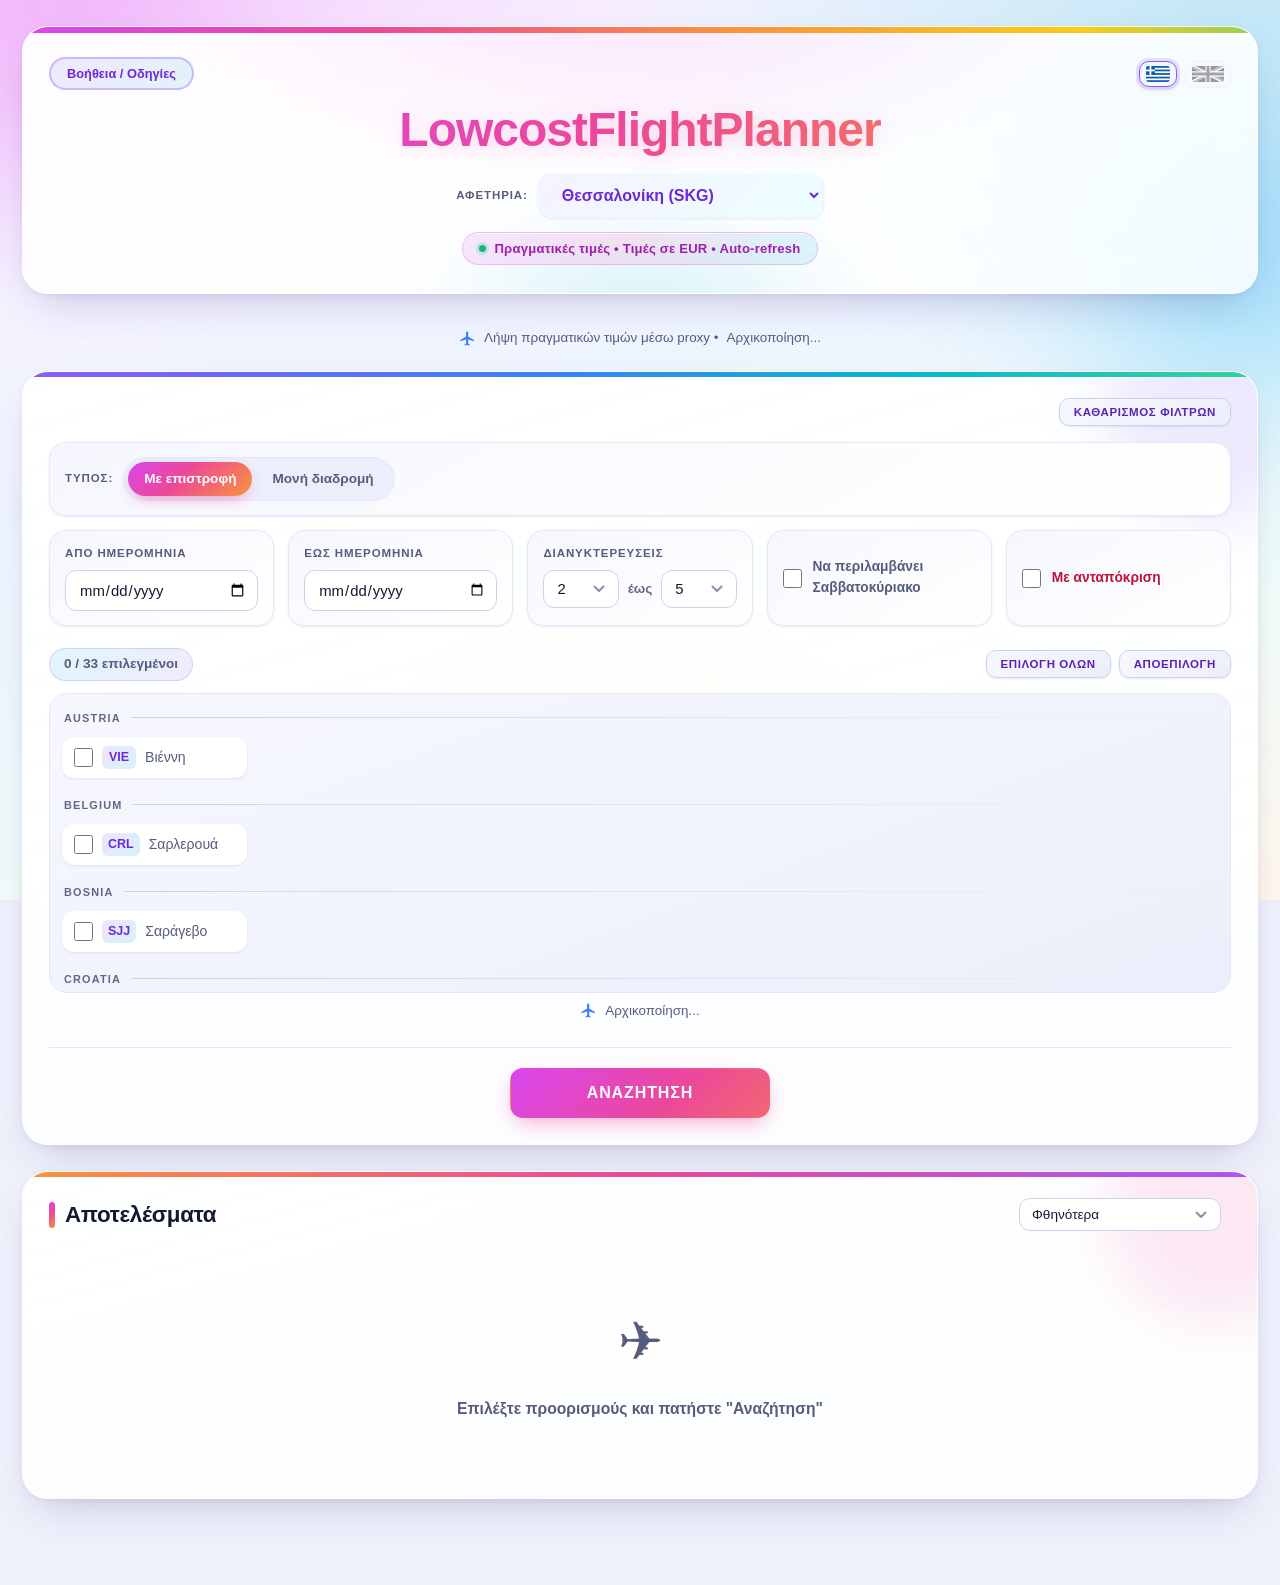
==== commit 2a6ae1ab: "Group direct destinations by country, rename Multi-Destination to Με ανταπόκριση, move checkbox next" ====
--- a/index.html
+++ b/index.html
@@ -5,8 +5,8 @@
   <meta name="viewport" content="width=device-width, initial-scale=1.0">
   <meta name="color-scheme" content="light dark">
   <meta name="description" content="LowcostFlightPlanner — αναζήτηση φθηνών πτήσεων Ryanair, round-trip, one-way και multi-destination.">
-  <title>LowcostFlightPlanner - Multi-Destination</title>
-  <link rel="stylesheet" href="style.css?v=pricecolors3">
+  <title>LowcostFlightPlanner - Με ανταπόκριση</title>
+  <link rel="stylesheet" href="style.css?v=mcinline1">
   <link rel="icon" href="data:image/svg+xml,<svg xmlns='http://www.w3.org/2000/svg' viewBox='0 0 64 64'><defs><linearGradient id='g' x1='0' y1='0' x2='1' y2='1'><stop offset='0' stop-color='%23d946ef'/><stop offset='.5' stop-color='%23ec4899'/><stop offset='1' stop-color='%23fb923c'/></linearGradient></defs><rect width='64' height='64' rx='15' fill='url(%23g)'/><path d='M51 13 L13 30 L29 36 L35 51 Z' fill='%23fff'/><path d='M51 13 L35 51 L29 36 Z' fill='%23fff' opacity='.72'/></svg>">
 </head>
 <body>
@@ -93,12 +93,9 @@
           <label for="weekendOnly" data-i18n="weekend">Να περιλαμβάνει Σαββατοκύριακο</label>
         </div>
 
-        <div class="mcp">
-          <div class="mcp-head">
-            <input type="checkbox" id="multiDestMode" onchange="onMultiDestToggle()">
-            <label for="multiDestMode" data-i18n="multiDest">Multi-Destination</label>
-            <span class="mcp-chip">CONNECT</span>
-          </div>
+        <div class="filter-group checkbox-group" id="multiDestFilter">
+          <input type="checkbox" id="multiDestMode" onchange="onMultiDestToggle()">
+          <label for="multiDestMode" data-i18n="multiDest">Με ανταπόκριση</label>
           <div class="mcp-sub is-hidden" id="wheelOfFortuneRow">
             <input type="checkbox" id="wheelOfFortune" onchange="onWheelOfFortuneToggle()">
             <label for="wheelOfFortune"><span class="wheel-text" data-i18n="wheelOfFortuneLabel">Τροχός της τύχης</span></label>
@@ -171,6 +168,6 @@
     </div>
   </div>
 
-  <script src="app.js?v=waitpick1"></script>
+  <script src="app.js?v=mcinline1"></script>
 </body>
 </html>
--- a/style.css
+++ b/style.css
@@ -412,43 +412,16 @@
 
 .filter-disabled { opacity: 0.42; filter: saturate(0.3); pointer-events: none; }
 
-/* ---------- 9. Multi-destination panel ---------- */
-.mcp {
-  grid-column: 1 / -1;
-  position: relative;
-  border: 2px solid rgba(244, 63, 94, 0.4);
-  border-radius: 18px;
-  padding: 15px 17px;
-  display: flex; flex-direction: column; gap: 10px;
-  background:
-    radial-gradient(400px 120px at 8% 0%, rgba(244, 63, 94, 0.12), transparent 70%),
-    linear-gradient(150deg, #fff1f2, #fdf4ff);
-  box-shadow: 0 6px 20px -10px rgba(244, 63, 94, 0.45);
-  transition: border-color .2s, box-shadow .25s, transform .2s var(--ease);
-}
-.mcp:hover { transform: translateY(-2px); box-shadow: 0 14px 30px -12px rgba(244, 63, 94, 0.5); }
-.mcp:has(input:checked) { border-color: rgba(244, 63, 94, 0.75); }
-
-.mcp-head { display: flex; align-items: center; gap: 11px; }
-.mcp-head > label {
-  display: inline-flex; align-items: center; gap: 9px;
-  color: #be123c; font-weight: 800; font-size: 0.98rem;
-  cursor: pointer; letter-spacing: 0.2px;
-}
-.mcp-head input { accent-color: var(--rose); }
-.mcp-chip {
-  margin-left: auto;
-  padding: 3px 11px; border-radius: 999px;
-  background: linear-gradient(135deg, #f43f5e, #fb923c);
-  color: #fff; font-size: 0.68rem; font-weight: 800;
-  text-transform: uppercase; letter-spacing: 0.8px;
-  box-shadow: 0 4px 10px -3px rgba(244, 63, 94, 0.6);
-}
+/* ---------- 9. Multi-destination checkbox ---------- */
+#multiDestMode { accent-color: var(--rose); }
+#multiDestFilter:has(input:checked) { border-color: rgba(244, 63, 94, 0.55); }
+#multiDestFilter > label { color: #be123c; }
 
 .mcp-sub {
   display: flex; align-items: center; gap: 11px;
   padding-left: 30px; padding-top: 10px;
   border-top: 1px dashed rgba(244, 63, 94, 0.3);
+  width: 100%;
 }
 .mcp-sub label {
   display: inline-flex; align-items: center; gap: 9px;
@@ -931,13 +904,7 @@
   header .badge { color: #f0abfc; border-color: rgba(217,70,239,0.4); }
   .field-label, .filter-group > label, .destinations-header .count { color: var(--text-2); }
 
-  .mcp {
-    background:
-      radial-gradient(400px 120px at 8% 0%, rgba(244,63,94,0.18), transparent 70%),
-      linear-gradient(150deg, rgba(76,20,40,0.5), rgba(45,20,70,0.5));
-  }
-  .mcp-head > label { color: #fda4af; }
-  .mcp-chip { background: linear-gradient(135deg, #f43f5e, #fb923c); }
+  #multiDestFilter > label { color: #fda4af; }
   .mcp-hint { color: #fda4af; }
   .dest-note.is-info  { color: #67e8f9; background: rgba(6,182,212,0.14);  border-color: rgba(6,182,212,0.35); }
   .dest-note.is-alert { color: #fda4af; background: rgba(244,63,94,0.14);   border-color: rgba(244,63,94,0.35); }
